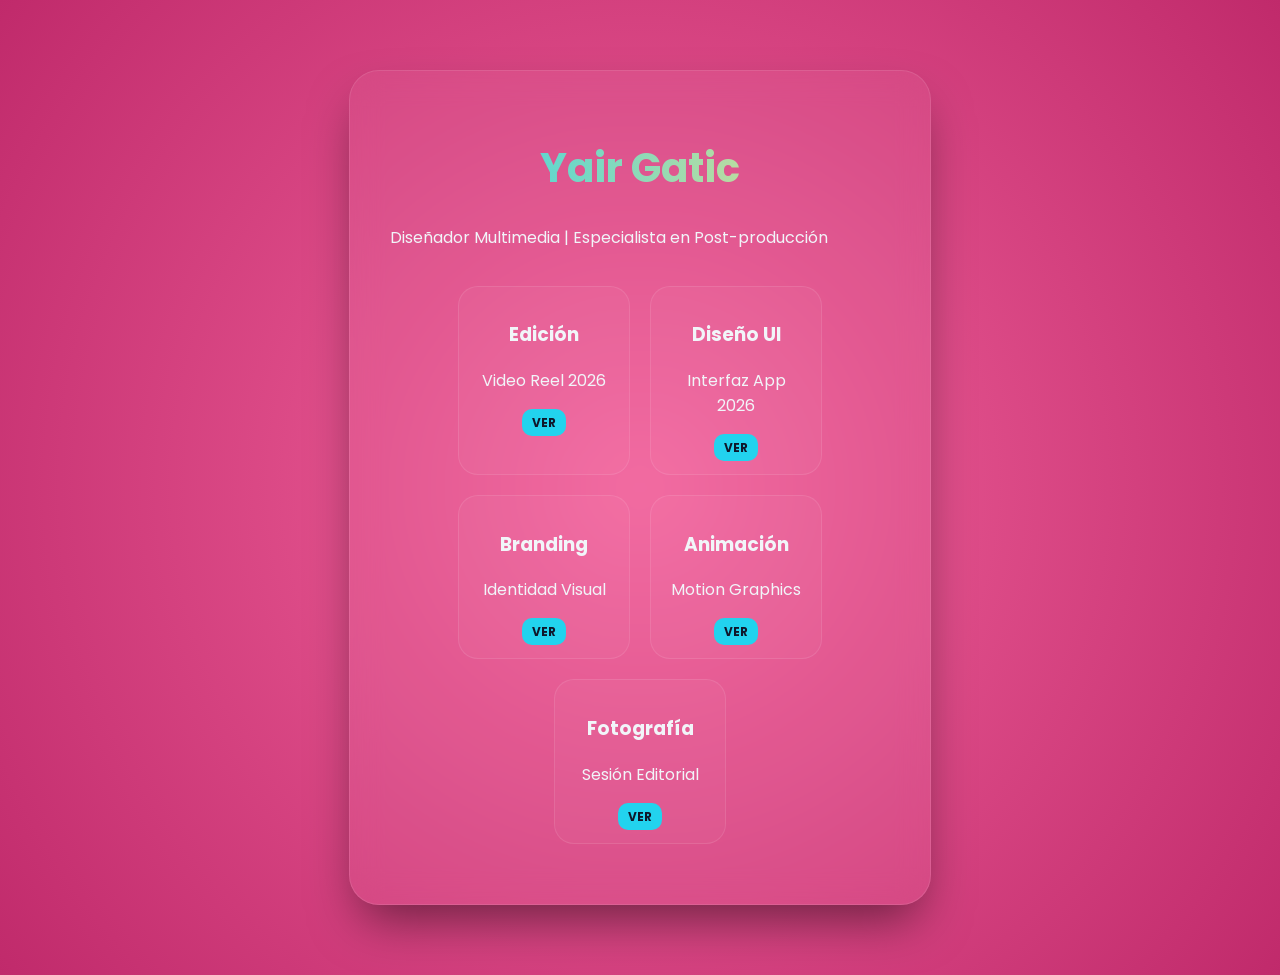
==== index.html @ 8b453571 "Reparada estructura HTML" ====
<!DOCTYPE html>
<html lang="es">
<head>
    <meta charset="UTF-8">
    <meta name="viewport" content="width=device-width, initial-scale=1.0">
    <title>Mi CV Creativo</title>
    <link rel="stylesheet" href="css/styles.css">
</head>
<body>

<main>
    <header>
        <h1>Yair Gatic</h1>
        <p class="tagline">Diseñador Multimedia | Especialista en Post-producción</p>
    </header>

    <section id="portafolio">
        <div class="galeria">
            <article class="proyecto-card">
                <h3>Edición</h3>
                <p>Video Reel 2026</p>
                <a href="proyectos/proyecto1.html">VER</a>
            </article>

            <article class="proyecto-card">
                <h3>Diseño UI</h3>
                <p>Interfaz App 2026</p>
                <a href="proyectos/proyecto2.html">VER</a>
            </article>

            <article class="proyecto-card">
                <h3>Branding</h3>
                <p>Identidad Visual</p>
                <a href="proyectos/proyecto3.html">VER</a>
            </article>

            <article class="proyecto-card">
                <h3>Animación</h3>
                <p>Motion Graphics</p>
                <a href="proyectos/proyecto4.html">VER</a>
            </article>

            <article class="proyecto-card">
                <h3>Fotografía</h3>
                <p>Sesión Editorial</p>
                <a href="proyectos/proyecto5.html">VER</a>
            </article>
        </div>
    </section>
</main>

</body>
</html>
---- css/styles.css ----
/* 1. FUENTE Y FONDO DINÁMICO */
@import url('https://fonts.googleapis.com/css2?family=Poppins:wght@300;400;700&display=swap');

body {
    background-color: #f46c89; /* Azul noche muy oscuro */
    background-image: radial-gradient(circle at 50% 50%, hwb(336 39% 5%) 0%, #c02a6b 100%);
    font-family: 'Poppins', sans-serif;
    color: #f1f5f9;
    margin: 0;
    padding: 20px;
}

/* 2. CONTENEDOR EFECTO "CRISTAL" (Glassmorphism) */
main {
    max-width: 500px;
    margin: 50px auto;
    background: rgba(255, 255, 255, 0.05);
    backdrop-filter: blur(15px); /* El truco del vidrio */
    border: 1px solid rgba(255, 255, 255, 0.1);
    border-radius: 30px;
    padding: 40px;
    box-shadow: 0 25px 50px -12px rgba(0, 0, 0, 0.5);
}

h1 {
    font-size: 2.5rem;
    background: linear-gradient(to right, #22d3ee, #f8e081);
    background-clip: text; /* ESTA ES LA LÍNEA QUE DEBES AGREGAR */
    -webkit-background-clip: text;
    -webkit-text-fill-color: transparent;
    text-align: center;
}

/* 3. TARJETAS COMPACTAS Y MODERNAS */
.galeria {
    display: flex;
    flex-direction: row; /* Esto los pone en fila horizontal */
    flex-wrap: wrap;
    gap: 20px;
    justify-content: center;
    padding: 20px;
}

.proyecto-card {
    background: rgba(255, 255, 255, 0.03);
    border: 1px solid rgba(255, 255, 255, 0.1);
    width: 140px; /* Súper compactas como pediste */
    padding: 15px;
    border-radius: 20px;
    text-align: center;
    transition: 0.3s;
}

.proyecto-card:hover {
    transform: translateY(-5px);
    border-color: #eeeb22;
    box-shadow: 0 0 20px rgba(255, 251, 6, 0.2);
}

.proyecto-card a {
    background: #22d3ee;
    color: #0f172a;
    padding: 5px 10px;
    border-radius: 10px;
    font-size: 0.75rem;
    font-weight: bold;
    text-decoration: none;
}
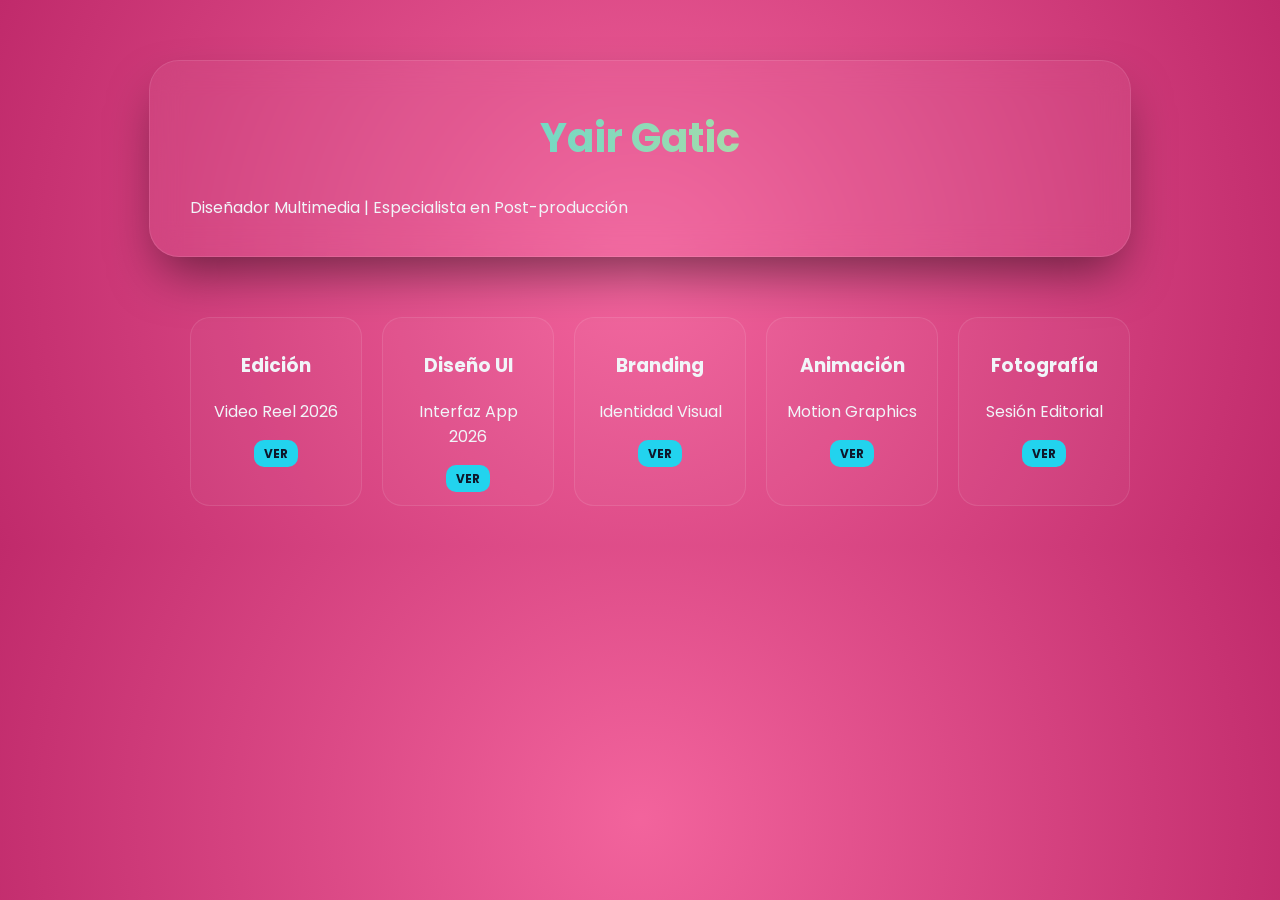
==== commit b76f83a5: "Barra horizontal y proyectos alineados" ====
--- a/index.html
+++ b/index.html
@@ -13,7 +13,7 @@
         <h1>Yair Gatic</h1>
         <p class="tagline">Diseñador Multimedia | Especialista en Post-producción</p>
     </header>
-
+</main>
     <section id="portafolio">
         <div class="galeria">
             <article class="proyecto-card">
@@ -47,7 +47,6 @@
             </article>
         </div>
     </section>
-</main>
 
 </body>
 </html>
--- a/css/styles.css
+++ b/css/styles.css
@@ -12,13 +12,13 @@
 
 /* 2. CONTENEDOR EFECTO "CRISTAL" (Glassmorphism) */
 main {
-    max-width: 500px;
-    margin: 50px auto;
-    background: rgba(255, 255, 255, 0.05);
-    backdrop-filter: blur(15px); /* El truco del vidrio */
+    max-width: 900px;      /* ANTES: 500px. Esto lo hace horizontal y ancho */
+    margin: 40px auto;     /* Centrado con espacio arriba */
+    background: rgba(255, 255, 255, 0.05); 
+    backdrop-filter: blur(15px);
     border: 1px solid rgba(255, 255, 255, 0.1);
     border-radius: 30px;
-    padding: 40px;
+    padding: 20px 40px;    /* Reducimos el relleno arriba/abajo para que sea más delgado */
     box-shadow: 0 25px 50px -12px rgba(0, 0, 0, 0.5);
 }
 
@@ -34,11 +34,12 @@
 /* 3. TARJETAS COMPACTAS Y MODERNAS */
 .galeria {
     display: flex;
-    flex-direction: row; /* Esto los pone en fila horizontal */
-    flex-wrap: wrap;
-    gap: 20px;
-    justify-content: center;
+    flex-direction: row;   /* Los pone en fila horizontal */
+    flex-wrap: nowrap;     /* Evita que se amontonen (opcional) */
+    justify-content: center; 
+    gap: 20px;             /* Espacio entre cada cuadro */
     padding: 20px;
+    width: 100%;           /* Ocupa todo el ancho disponible fuera del main */
 }
 
 .proyecto-card {
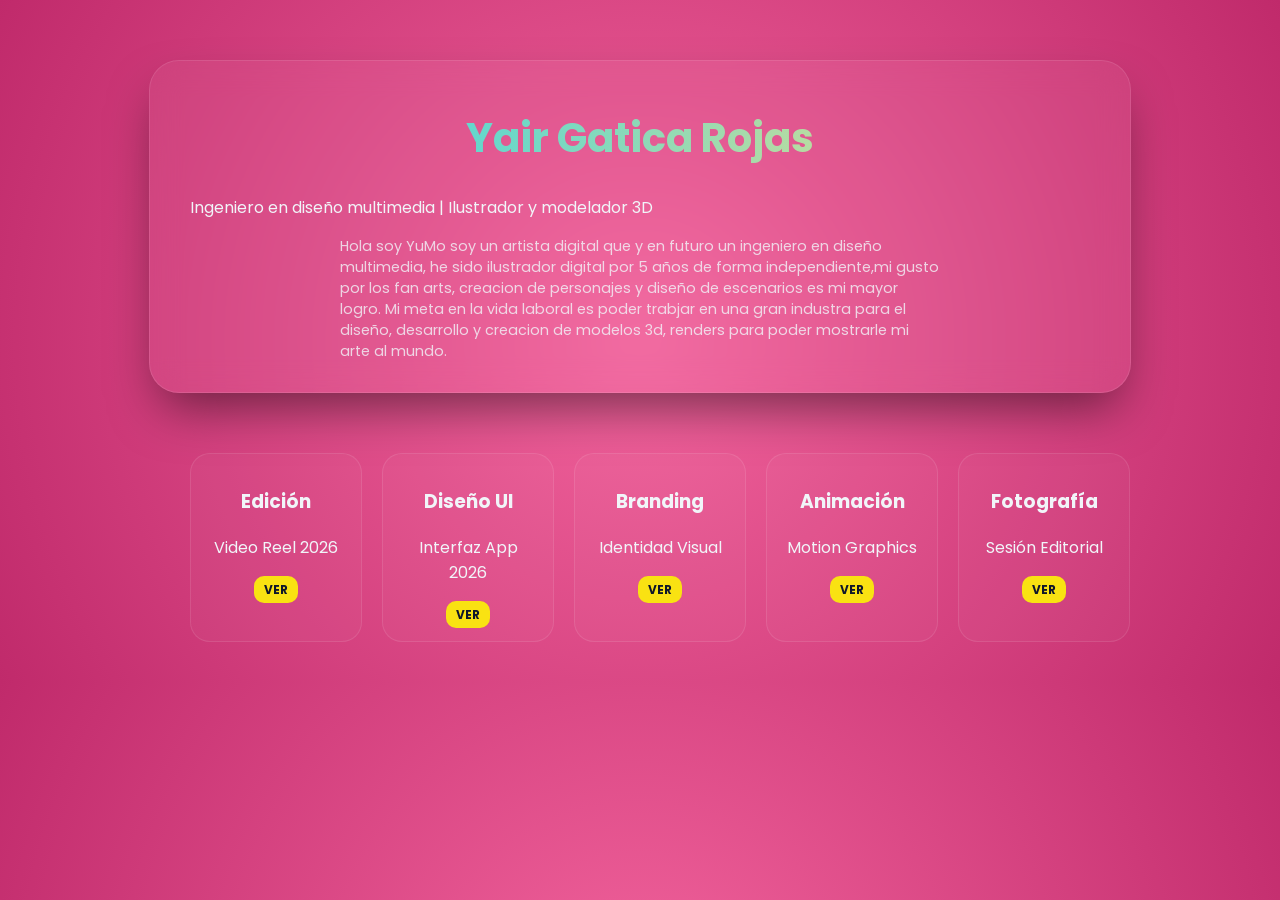
==== commit 6172faf4: "Nombre completo y descripciones añadidas" ====
--- a/index.html
+++ b/index.html
@@ -10,8 +10,15 @@
 
 <main>
     <header>
-        <h1>Yair Gatic</h1>
-        <p class="tagline">Diseñador Multimedia | Especialista en Post-producción</p>
+        <h1>Yair Gatica Rojas</h1>
+        <p class="tagline">Ingeniero en diseño multimedia | Ilustrador y modelador 3D  
+        <p style="color: #f1f5f9; opacity: 0.8; max-width: 600px; margin: 10px auto; font-size: 0.9rem;">
+        Hola soy YuMo soy un artista digital que y en futuro un ingeniero en diseño multimedia, he sido ilustrador digital por 5 años 
+        de forma independiente,mi gusto por los fan arts, creacion de personajes y diseño de escenarios es mi mayor logro.
+        Mi meta en la vida laboral es poder trabjar en una gran industra para el diseño, desarrollo y creacion de modelos 3d, renders 
+        para poder mostrarle mi arte al mundo.
+        
+        </p>
     </header>
 </main>
     <section id="portafolio">
--- a/css/styles.css
+++ b/css/styles.css
@@ -54,12 +54,12 @@
 
 .proyecto-card:hover {
     transform: translateY(-5px);
-    border-color: #eeeb22;
+    border-color: hsl(59, 92%, 55%);
     box-shadow: 0 0 20px rgba(255, 251, 6, 0.2);
 }
 
 .proyecto-card a {
-    background: #22d3ee;
+    background: #f9e212;
     color: #0f172a;
     padding: 5px 10px;
     border-radius: 10px;
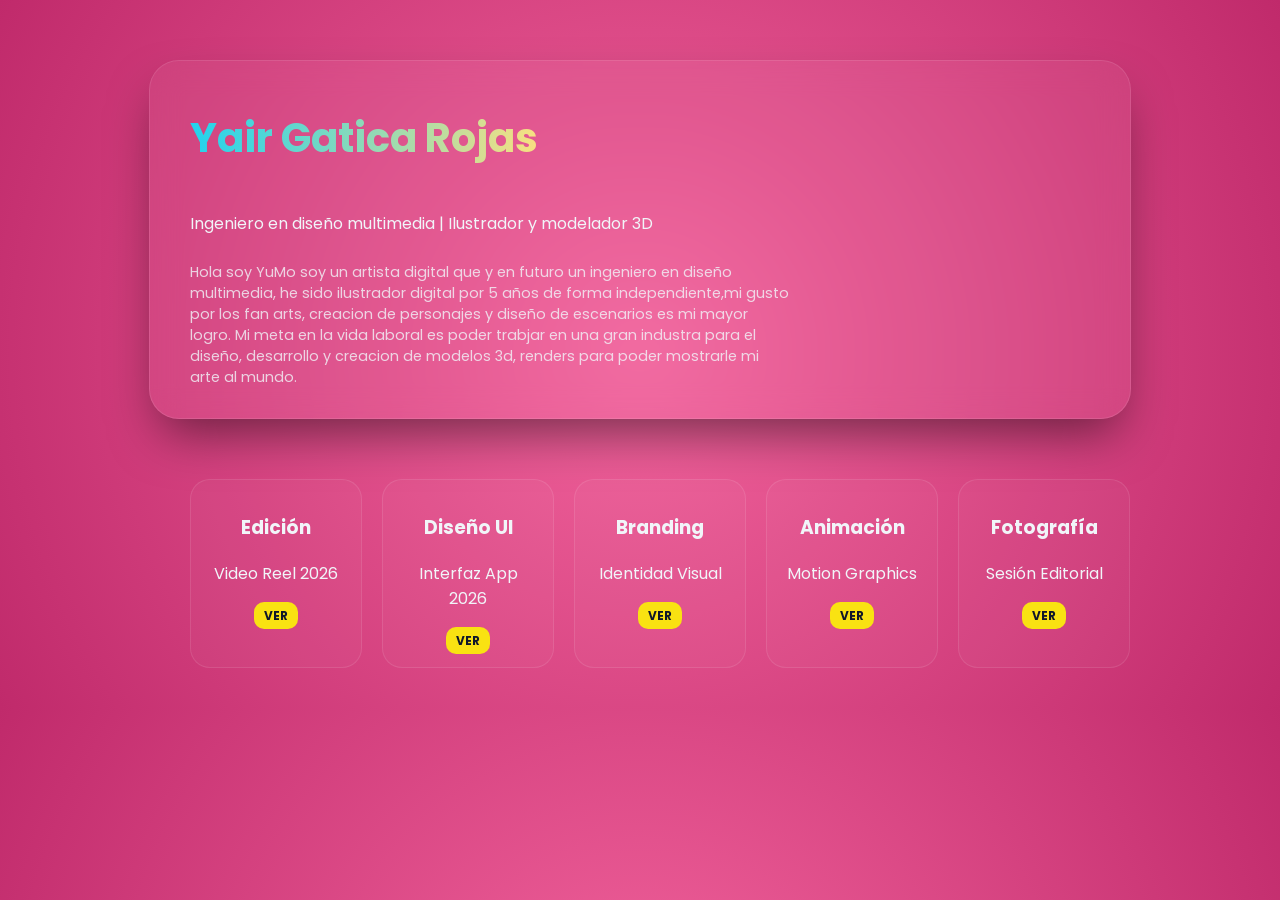
==== commit 02f04d71: "Alineacion a la izquierda lista" ====
--- a/index.html
+++ b/index.html
@@ -12,7 +12,7 @@
     <header>
         <h1>Yair Gatica Rojas</h1>
         <p class="tagline">Ingeniero en diseño multimedia | Ilustrador y modelador 3D  
-        <p style="color: #f1f5f9; opacity: 0.8; max-width: 600px; margin: 10px auto; font-size: 0.9rem;">
+        <p style="color: #f1f5f9; opacity: 0.8; max-width: 600px; margin: 10px 0; font-size: 0.9rem;">
         Hola soy YuMo soy un artista digital que y en futuro un ingeniero en diseño multimedia, he sido ilustrador digital por 5 años 
         de forma independiente,mi gusto por los fan arts, creacion de personajes y diseño de escenarios es mi mayor logro.
         Mi meta en la vida laboral es poder trabjar en una gran industra para el diseño, desarrollo y creacion de modelos 3d, renders 
--- a/css/styles.css
+++ b/css/styles.css
@@ -21,14 +21,19 @@
     padding: 20px 40px;    /* Reducimos el relleno arriba/abajo para que sea más delgado */
     box-shadow: 0 25px 50px -12px rgba(0, 0, 0, 0.5);
 }
-
+header {
+    display: flex;
+    flex-direction: column;
+    align-items: flex-start; /* Esto empuja el nombre y el texto a la izquierda */
+    text-align: left;
+}
 h1 {
     font-size: 2.5rem;
     background: linear-gradient(to right, #22d3ee, #f8e081);
     background-clip: text; /* ESTA ES LA LÍNEA QUE DEBES AGREGAR */
     -webkit-background-clip: text;
     -webkit-text-fill-color: transparent;
-    text-align: center;
+    text-align: left;
 }
 
 /* 3. TARJETAS COMPACTAS Y MODERNAS */
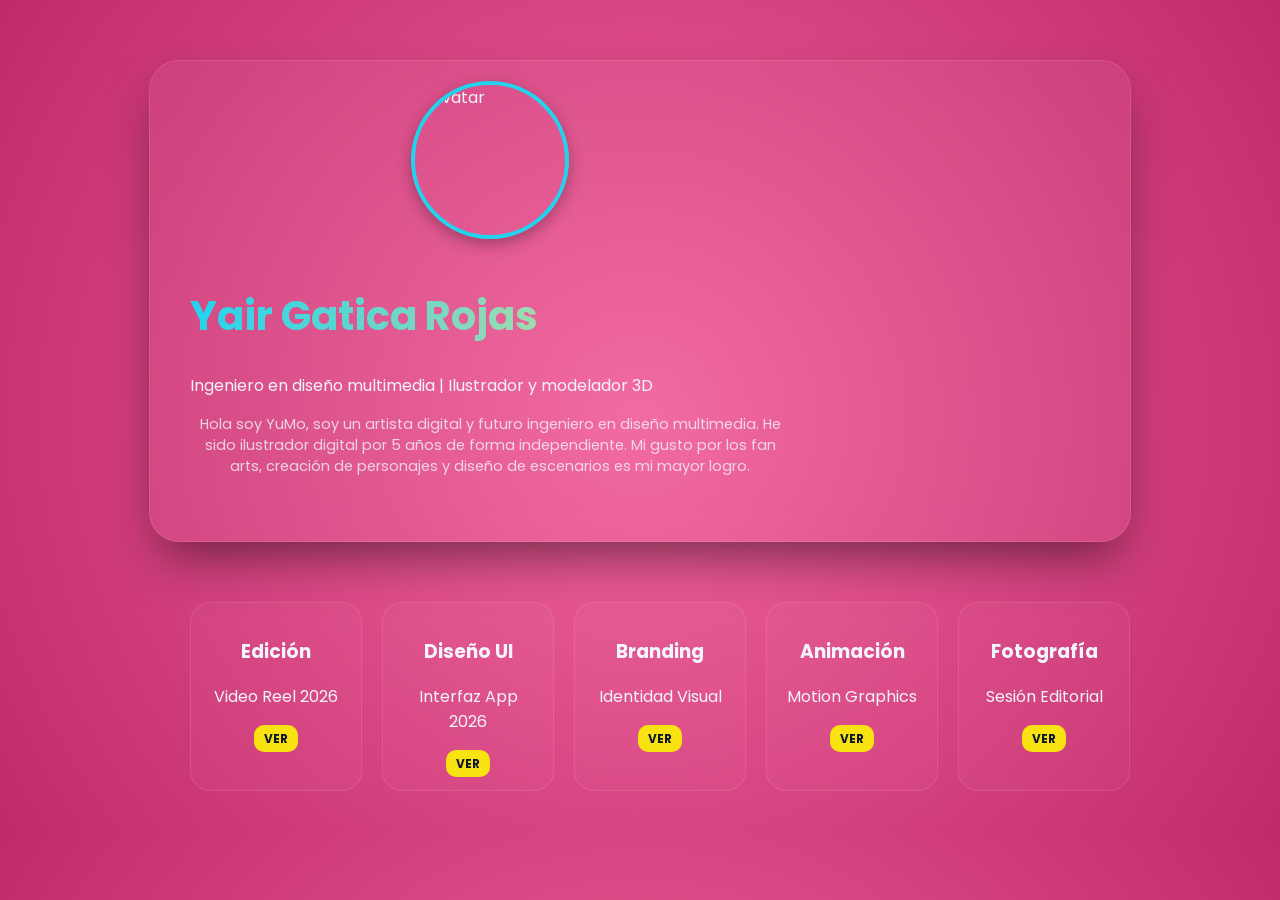
==== commit 177a9a5c: "Avatar circular y texto ordenado" ====
--- a/index.html
+++ b/index.html
@@ -9,17 +9,24 @@
 <body>
 
 <main>
-    <header>
-        <h1>Yair Gatica Rojas</h1>
-        <p class="tagline">Ingeniero en diseño multimedia | Ilustrador y modelador 3D  
-        <p style="color: #f1f5f9; opacity: 0.8; max-width: 600px; margin: 10px 0; font-size: 0.9rem;">
-        Hola soy YuMo soy un artista digital que y en futuro un ingeniero en diseño multimedia, he sido ilustrador digital por 5 años 
-        de forma independiente,mi gusto por los fan arts, creacion de personajes y diseño de escenarios es mi mayor logro.
-        Mi meta en la vida laboral es poder trabjar en una gran industra para el diseño, desarrollo y creacion de modelos 3d, renders 
-        para poder mostrarle mi arte al mundo.
-        
-        </p>
-    </header>
+ <header>
+    <div class="header-contenido">
+        <img src="img/1000039051.jpg" alt="Avatar" class="avatar">
+
+        <div class="texto-header">
+            <h1>Yair Gatica Rojas</h1>
+            
+            <p class="tagline">Ingeniero en diseño multimedia | Ilustrador y modelador 3D</p>
+            
+            <p class="descripcion-personal">
+                Hola soy YuMo, soy un artista digital y futuro ingeniero en diseño multimedia. 
+                He sido ilustrador digital por 5 años de forma independiente. Mi gusto por los 
+                fan arts, creación de personajes y diseño de escenarios es mi mayor logro.
+            </p>
+        </div>
+    </div>
+</header>
+
 </main>
     <section id="portafolio">
         <div class="galeria">
--- a/css/styles.css
+++ b/css/styles.css
@@ -63,6 +63,7 @@
     box-shadow: 0 0 20px rgba(255, 251, 6, 0.2);
 }
 
+
 .proyecto-card a {
     background: #f9e212;
     color: #0f172a;
@@ -71,4 +72,30 @@
     font-size: 0.75rem;
     font-weight: bold;
     text-decoration: none;
+}
+
+/* --- ESTILO DEL AVATAR CIRCULAR --- */
+.header-contenido {
+    display: flex;
+    flex-direction: column;
+    align-items: center;
+    gap: 20px;
+    margin-bottom: 30px;
+}
+
+.avatar {
+    width: 150px; 
+    height: 150px;
+    border-radius: 50%; /* Esto hace el círculo */
+    object-fit: cover;  /* Evita que se deforme la foto */
+    border: 4px solid #22d3ee; 
+    box-shadow: 0 5px 15px rgba(0,0,0,0.3);
+}
+
+.descripcion-personal {
+    color: #f1f5f9;
+    opacity: 0.8;
+    font-size: 0.9rem;
+    max-width: 600px;
+    text-align: center;
 }
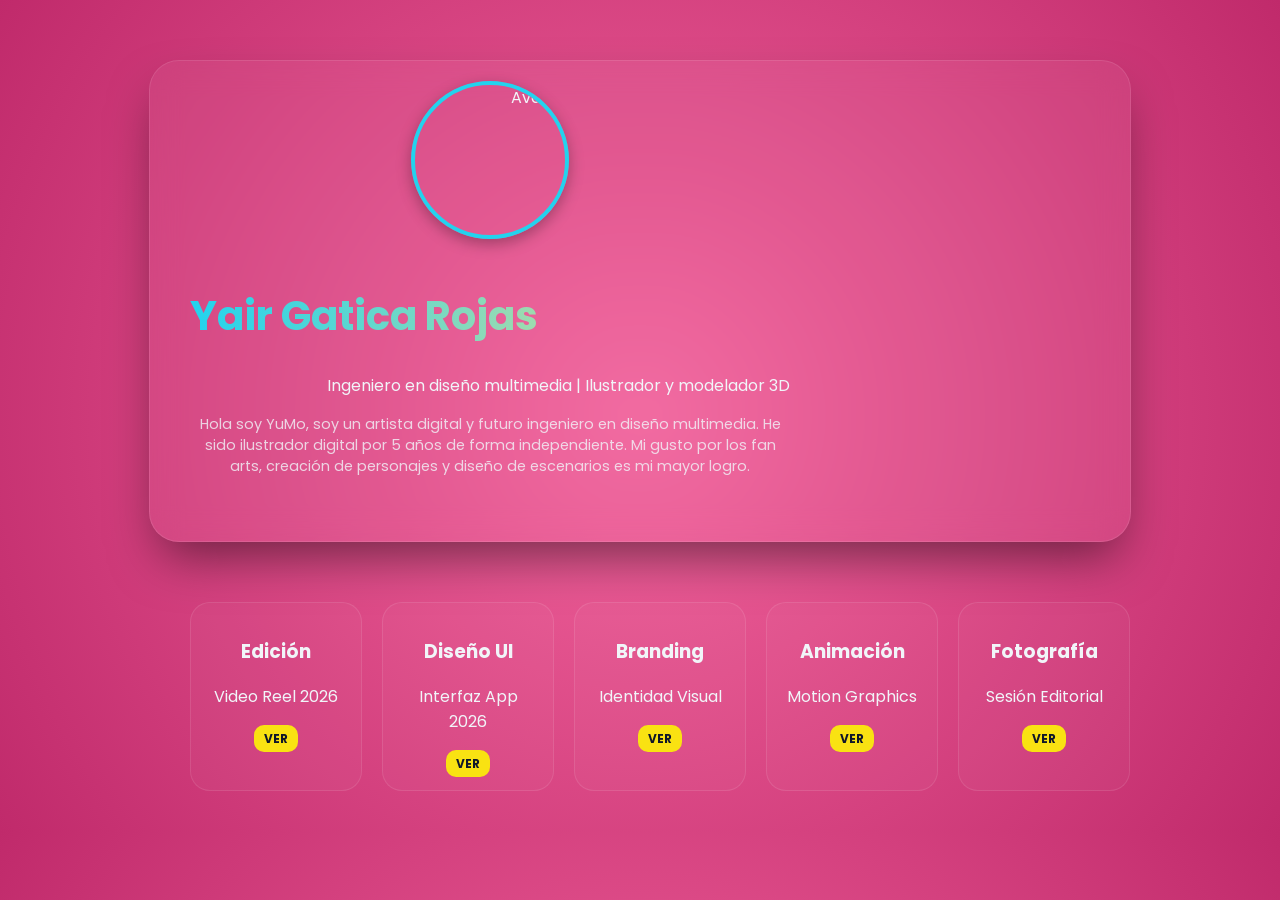
==== commit 8b4bcb14: "Avatar circular y texto ordenado" ====
--- a/index.html
+++ b/index.html
@@ -11,7 +11,7 @@
 <main>
  <header>
     <div class="header-contenido">
-        <img src="img/1000039051.jpg" alt="Avatar" class="avatar">
+        <img src="doblecorazon.jpg" alt="Avatar" class="avatar">
 
         <div class="texto-header">
             <h1>Yair Gatica Rojas</h1>
--- a/css/styles.css
+++ b/css/styles.css
@@ -25,7 +25,7 @@
     display: flex;
     flex-direction: column;
     align-items: flex-start; /* Esto empuja el nombre y el texto a la izquierda */
-    text-align: left;
+    text-align: right;
 }
 h1 {
     font-size: 2.5rem;
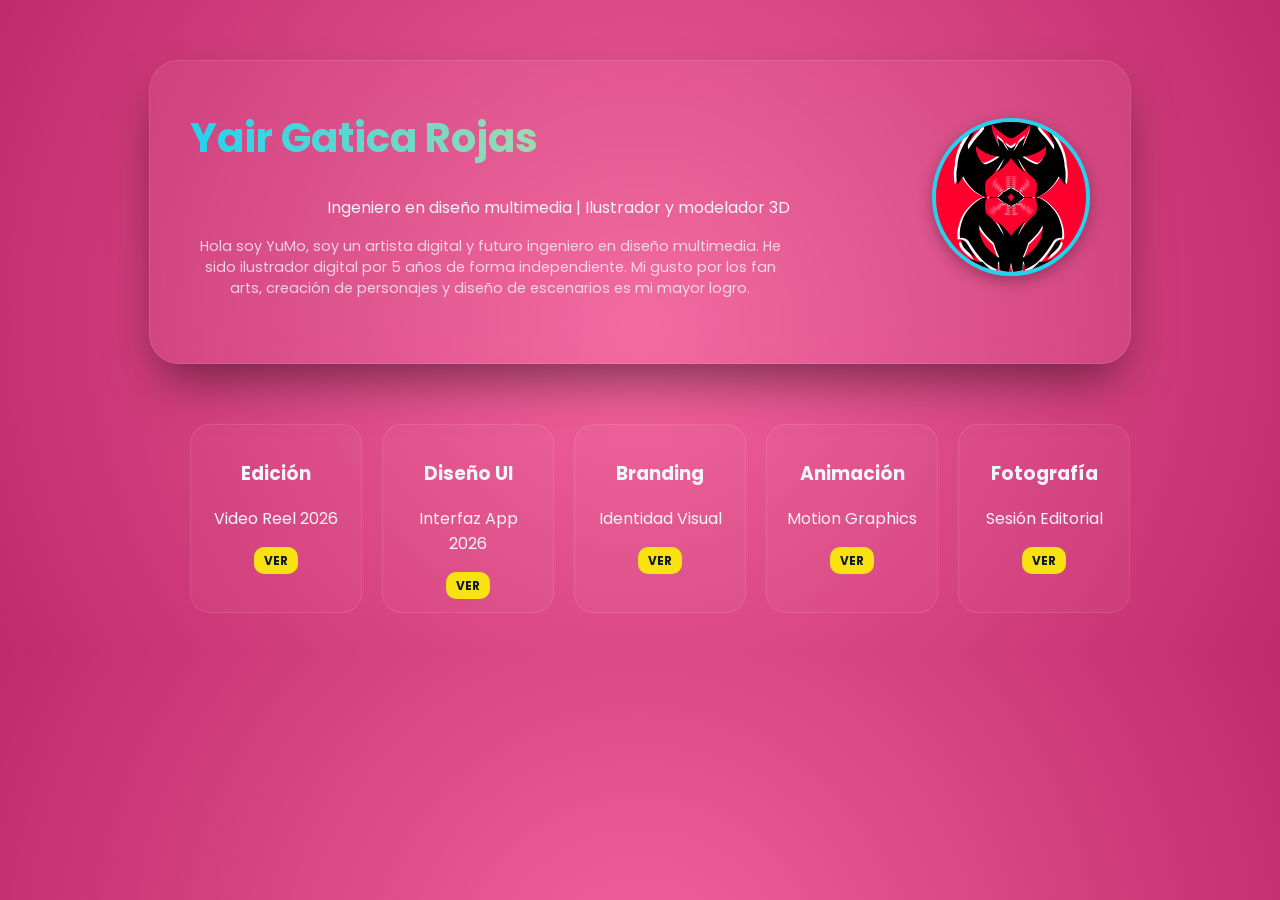
==== commit 809e5a25: "Barra horizontal y proyectos alineados" ====
--- a/index.html
+++ b/index.html
@@ -10,21 +10,20 @@
 
 <main>
  <header>
-    <div class="header-contenido">
-        <img src="doblecorazon.jpg" alt="Avatar" class="avatar">
+ <div class="header-contenido">
+    <div class="texto-header">
+        <h1>Yair Gatica Rojas</h1>
+        <p class="tagline">Ingeniero en diseño multimedia | Ilustrador y modelador 3D</p>
+        <p class="descripcion-personal">
+            Hola soy YuMo, soy un artista digital y futuro ingeniero en diseño multimedia.
+            He sido ilustrador digital por 5 años de forma independiente. Mi gusto por los
+            fan arts, creación de personajes y diseño de escenarios es mi mayor logro.
+        </p>
+    </div>
 
-        <div class="texto-header">
-            <h1>Yair Gatica Rojas</h1>
-            
-            <p class="tagline">Ingeniero en diseño multimedia | Ilustrador y modelador 3D</p>
-            
-            <p class="descripcion-personal">
-                Hola soy YuMo, soy un artista digital y futuro ingeniero en diseño multimedia. 
-                He sido ilustrador digital por 5 años de forma independiente. Mi gusto por los 
-                fan arts, creación de personajes y diseño de escenarios es mi mayor logro.
-            </p>
-        </div>
-    </div>
+    <img src="img/doblecorazon.png" alt="Avatar" class="avatar">
+</div>
+
 </header>
 
 </main>
--- a/css/styles.css
+++ b/css/styles.css
@@ -24,7 +24,7 @@
 header {
     display: flex;
     flex-direction: column;
-    align-items: flex-start; /* Esto empuja el nombre y el texto a la izquierda */
+    align-items: flex-start; /* Esto empuja el nombre y el texto a la derecha */
     text-align: right;
 }
 h1 {
@@ -77,10 +77,12 @@
 /* --- ESTILO DEL AVATAR CIRCULAR --- */
 .header-contenido {
     display: flex;
-    flex-direction: column;
-    align-items: center;
-    gap: 20px;
+    flex-direction: row;      /* Los pone uno al lado del otro */
+    align-items: center;      /* Los centra verticalmente entre sí */
+    justify-content: space-between; /* Empuja el texto a un extremo y la imagen al otro */
+    gap: 30px;                /* Espacio de separación entre texto e imagen */
     margin-bottom: 30px;
+    width: 100%;
 }
 
 .avatar {
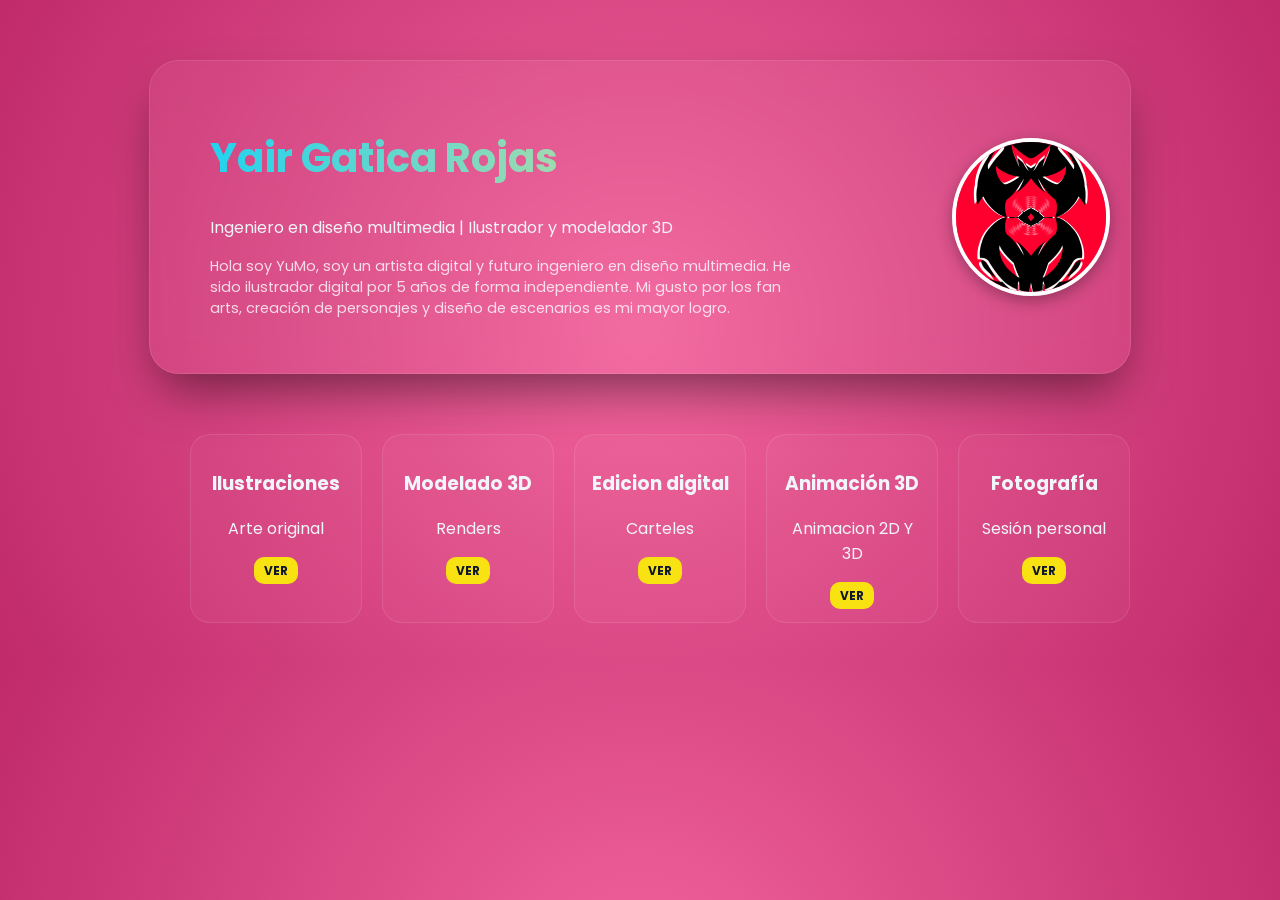
==== commit 1b568012: "Barra horizontal y proyectos alineados" ====
--- a/index.html
+++ b/index.html
@@ -30,32 +30,32 @@
     <section id="portafolio">
         <div class="galeria">
             <article class="proyecto-card">
-                <h3>Edición</h3>
-                <p>Video Reel 2026</p>
+                <h3>Ilustraciones</h3>
+                <p>Arte original</p>
                 <a href="proyectos/proyecto1.html">VER</a>
             </article>
 
             <article class="proyecto-card">
-                <h3>Diseño UI</h3>
-                <p>Interfaz App 2026</p>
+                <h3>Modelado 3D</h3>
+                <p>Renders</p>
                 <a href="proyectos/proyecto2.html">VER</a>
             </article>
 
             <article class="proyecto-card">
-                <h3>Branding</h3>
-                <p>Identidad Visual</p>
+                <h3>Edicion digital</h3>
+                <p>Carteles</p>
                 <a href="proyectos/proyecto3.html">VER</a>
             </article>
 
             <article class="proyecto-card">
-                <h3>Animación</h3>
-                <p>Motion Graphics</p>
+                <h3>Animación 3D</h3>
+                <p>Animacion 2D Y 3D</p>
                 <a href="proyectos/proyecto4.html">VER</a>
             </article>
 
             <article class="proyecto-card">
                 <h3>Fotografía</h3>
-                <p>Sesión Editorial</p>
+                <p>Sesión personal</p>
                 <a href="proyectos/proyecto5.html">VER</a>
             </article>
         </div>
--- a/css/styles.css
+++ b/css/styles.css
@@ -25,7 +25,7 @@
     display: flex;
     flex-direction: column;
     align-items: flex-start; /* Esto empuja el nombre y el texto a la derecha */
-    text-align: right;
+    text-align: left;
 }
 h1 {
     font-size: 2.5rem;
@@ -77,12 +77,12 @@
 /* --- ESTILO DEL AVATAR CIRCULAR --- */
 .header-contenido {
     display: flex;
-    flex-direction: row;      /* Los pone uno al lado del otro */
-    align-items: center;      /* Los centra verticalmente entre sí */
-    justify-content: space-between; /* Empuja el texto a un extremo y la imagen al otro */
-    gap: 30px;                /* Espacio de separación entre texto e imagen */
-    margin-bottom: 30px;
+    flex-direction: row;
+    justify-content: space-between; 
+    align-items: center; /* Alinea verticalmente el texto con el centro del círculo */
+    gap: 40px;           /* Da un buen respiro entre el texto y la imagen */
     width: 100%;
+    padding: 20px;       /* Opcional: para que el contenido no toque los bordes del cristal */
 }
 
 .avatar {
@@ -90,14 +90,14 @@
     height: 150px;
     border-radius: 50%; /* Esto hace el círculo */
     object-fit: cover;  /* Evita que se deforme la foto */
-    border: 4px solid #22d3ee; 
+    border: 4px solid #ffffff; 
     box-shadow: 0 5px 15px rgba(0,0,0,0.3);
 }
 
 .descripcion-personal {
-    color: #f1f5f9;
+    color: #ffffff;
     opacity: 0.8;
     font-size: 0.9rem;
     max-width: 600px;
-    text-align: center;
+    text-align: left;
 }
